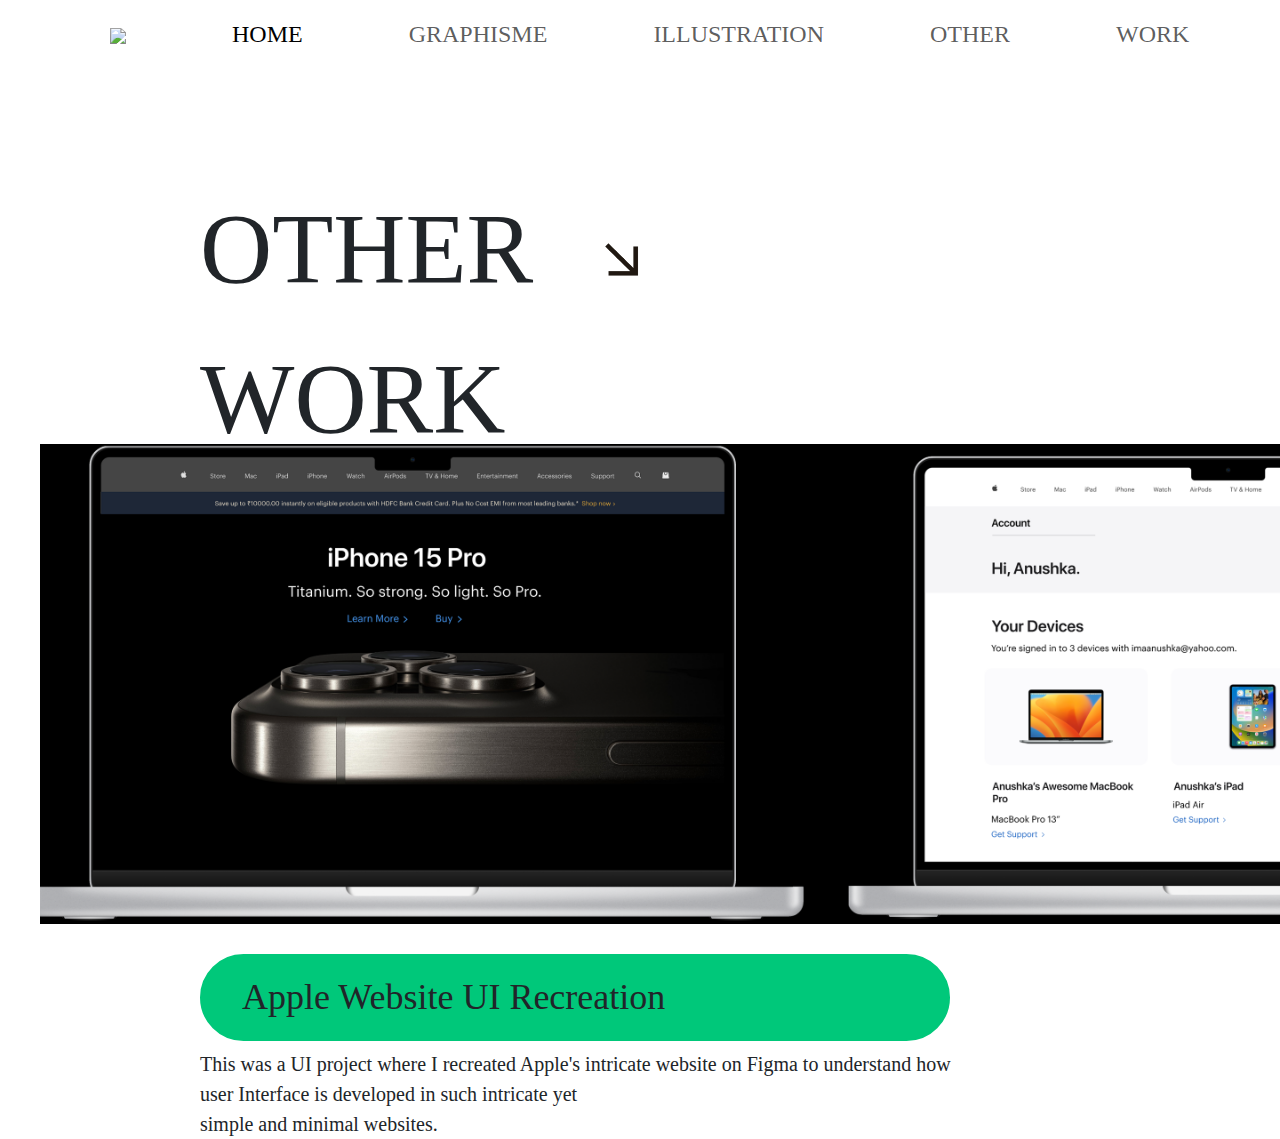
==== miscwork.html @ d4ec29ed "miscwork" ====
<!DOCTYPE html>
<html lang="en">
<head>
    <meta charset="UTF-8">
    <meta name="viewport" content="width=device-width, initial-scale=1.0">
    <title>Anushka Agrawal's Portfolio</title>
    <link rel="stylesheet" href="style.css">
    <link href="https://cdn.jsdelivr.net/npm/bootstrap@5.3.1/dist/css/bootstrap.min.css" rel="stylesheet">
    <script src="https://cdn.jsdelivr.net/npm/bootstrap@5.3.1/dist/js/bootstrap.bundle.min.js"></script>
</head>

<body>
    <header>
        <nav class="navbar navbar-expand-sm navbar">
            <div class="container-fluid">
              <ul class="navbar-nav">
                <li class="nav-item">
                    <a class="nav-link" href="#"><img src="images/logo.png"> </a>
                </li>
                <li class="nav-item">
                    <a class="nav-link active" href="index.html">HOME</a>
                </li>
               <li class="nav-item">
                    <a class="nav-link" href="#GRAPHISME">GRAPHISME</a>
                </li>
                <li class="nav-item">
                    <a class="nav-link" href="#ILLUSTRATION">ILLUSTRATION</a>
                </li>
                <li class="nav-item">
                    <a class="nav-link" href="miscwork.html">OTHER</a>
                </li>
                <li class="nav-item">
                    <a class="nav-link" href="#WORK">WORK</a>
                </li>
                <li class="nav-item">
                    <a class="nav-link" href="#ME">ABOUT ME</a>
                </li>
                <li class="nav-item">
                    <a class="nav-link" href="#CONNECT">CONNECT</a>
                </li>
              </ul>
            </div>
          </nav>
    </header>

    <section class="newtitle">
        <div class="newtitle">
            <div class="row">
                <div class="col-sm-5">OTHER WORK</div>
                <div class="col-sm-6" id="otherarrow2"><img src="images/arrowdown.png" width="40"></div>
            </div>
        </div>

            <img src="images/appleui.png" height="480px">
            <h1 class="projhead" id="apple">Apple Website UI Recreation</h1>

            <p class="body">This was a UI project where I recreated Apple's intricate website on Figma to understand how <br> user Interface is developed in such intricate yet<br> simple and minimal websites.</p>
        </div>
    </section>

</body>


</html>
---- style.css ----
.nav-item{
    margin-left: 90px;
    margin-top: 16x;
    margin-bottom: -10px;
    font-family:  'DIN Condensed';
    font-size: 24px;
    text-align: center;
}

.name h1{
    font-family: 'DIN Condensed';
    font-size: 180px;
    margin-top: 60px;
    margin-left: 100px;
}

.name img{
    margin-left: 200px;
    margin-top: -190px;
}

.projhead{
    margin-left: 100px;
    margin-top: 30px;
    font-family: 'Helvetica Neue Bold';
    padding:20px 40px 20px 40px;
    font-size: 36px;
    border-radius: 150px;
    border: 2px solid #FFEE09; /* Border color and width */
    width:650px;
    background-color: #FFEE09;
}

.seemore{
    margin-left: 130px;
    font-family: 'Helvetica Neue Medium';
    font-size: 30px;
    margin-top: 10px;
}

.seemoreimg{
    margin-top: 55px;
    margin-left: -110px;
}

.newtitle{
    margin-top: 80px;
    font-family: 'DIN Condensed';
    margin-left: 100px;
    font-size: 100px;
    margin-bottom: -30px;
}

.newtitle img{
    margin-top: 60;
    margin-left: -60px;
}


#illustrationarrow{
    margin-left: 100px;
}

#gothic{
    width:590px;
    border-color: #ffad2a;
    background-color: #ffad2a;
}

#arroworange{
    margin-left: -150px;
}

#otherarrow{
    margin-left: -170px;
}

#workarrow{
    margin-left: 20px;
}

#apple{
    width:750px;
    border-color: #00c87a;
    background-color: #00c87a;
}

#brewery{
    border-color: #fb83b3;
    background-color: #fb83b3;
}

#arrowgreen{
    margin-left: 10px;
}

#DESCR img{
    margin-left:-140px;
    margin-top: 20px;
}

#AGRAWAL{
    font-family: 'DIN Condensed';
    font-size: 100px;
    margin-top: -55px;
    margin-left: 100px;
}

#GRAPHIC{
    font-size: 100px;
    margin-top: -300px;
}

#DESIGNER{
    font-size: 140px;
    margin-top: -30px;
}

#ONELINE{
    margin-left: 100px;
    font-family: 'Helvetica Neue Bold';
    font-size: 35px;
}

#LINE img{
    margin-top: 30px;
    margin-left:-60px;
}

#ME{
    text-align: right;
    font-family: 'Helvetica Neue';
    margin-top: -200px;
    font-size: 18px;
    margin-right: 40px;
}

#worktitle{
    font-family: 'DIN Condensed';
    background-color: #116DFE;
    margin-top: 160px;
    padding-bottom: 20px;
    padding-top: 40px;
    font-size: 100px;
}

#metitle{
    font-family: 'DIN Condensed';
    background-color: #dd3333;
    margin-top: 160px;
    padding-bottom: 20px;
    padding-top: 40px;
    font-size: 100px;
    color: rgb(0, 0, 0);
}

.me{
    background-color: #dd3333;
    padding-bottom: 50px;
}

#profile2img{
    margin-left: 200px;
}

#MEBODY{
    margin-right: 200px;
    margin-left: 50px;
    font-size: 24px;
    font-family: 'Helvetica Neue Light';
}

#HELLO{
    font-family: 'DIN Condensed';
    font-size: 48px;
    margin-left: 50px;
    color:black;
}

#connecttitle{
    font-family: 'DIN Condensed';
    background-color: #1c1c1c;
    margin-top: 160px;
    padding-bottom: -30px;
    padding-top: 40px;
    font-size: 100px;
    margin-left: -100px;
    color: rgb(243, 238, 232);
}

.CONNECT{
    background-color: #1c1c1c;
    color: rgb(243, 238, 232);
    padding-bottom: 100px;
}

#letstalk{
    text-align: center;
    font-family: 'Helvetica Neue Bold';
    font-size: 80px;
    margin-top: -10px;
    margin-bottom: 50px;
}

.social h4{
    font-family: 'Helvetica Neue Light';
    font-size: 18px;
    color: rgb(243, 238, 232);
}

.social img{
    width:60px;
    margin-bottom: 20px;
}

#instagram h4{
    margin-left: 200px;
}

#instagram img{
    margin-left: 250px;
}


#behance{
    margin-left: 150px;
}

#phone{
    margin-left: 20px;
}

#email{
    margin-left:-80px;
}

#phone img{
    margin-left: 30px;
}

#email img{
    margin-left: 60px;
}

.body{
    font-family: 'Helvetica Neue Light';
    font-size: 20px;
    margin-left: 100px;
}
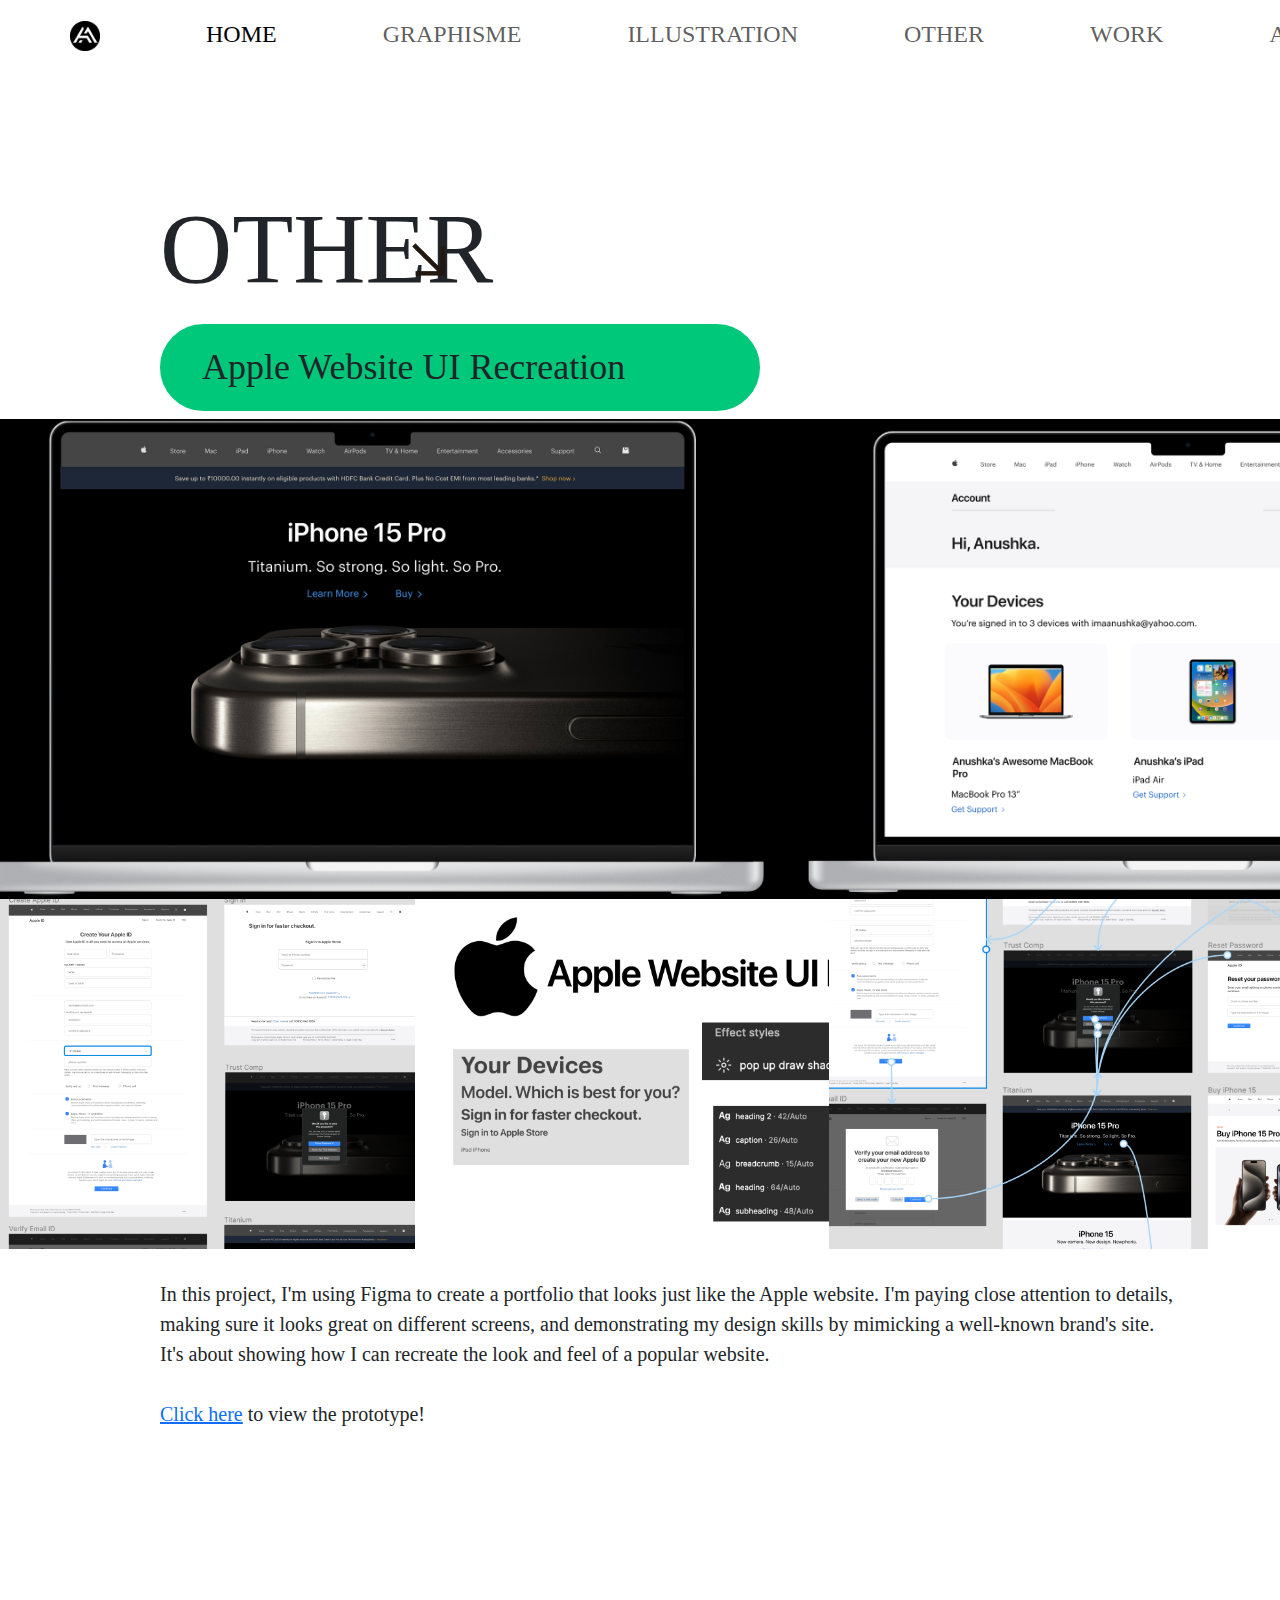
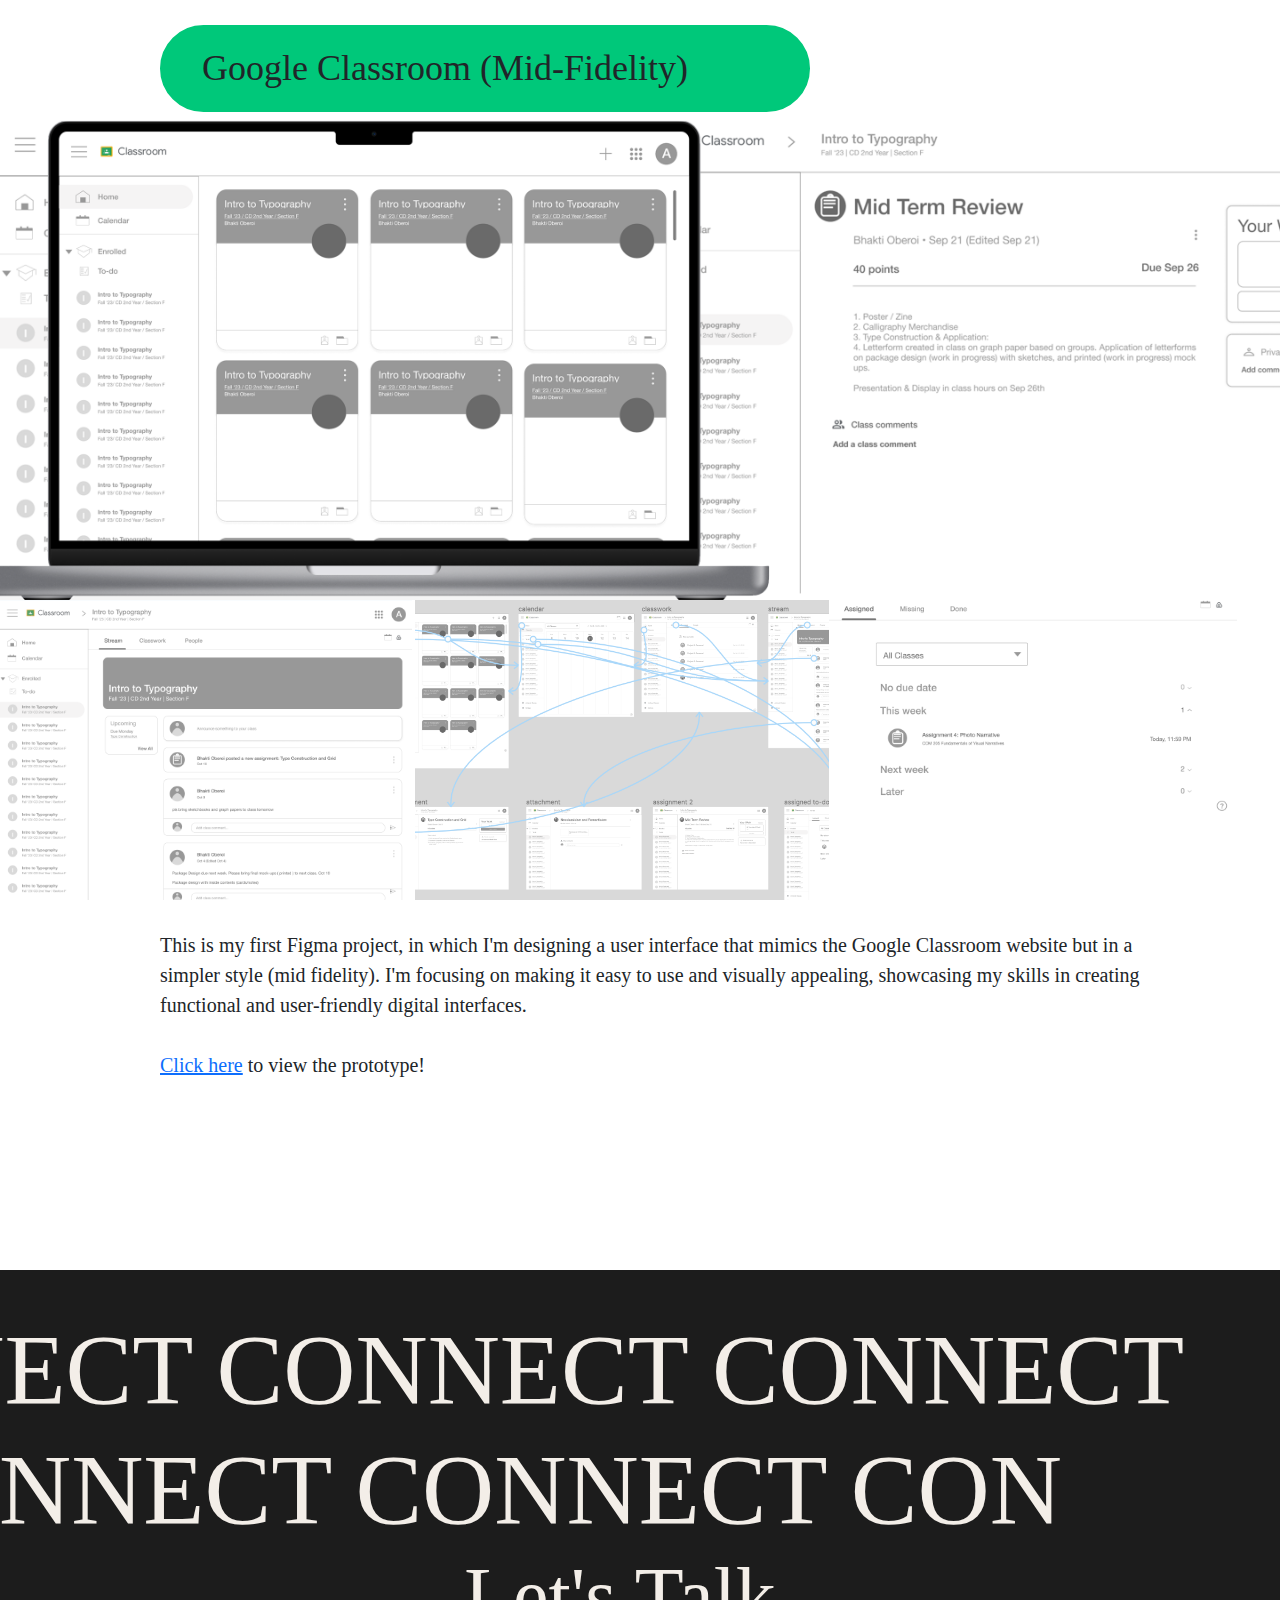
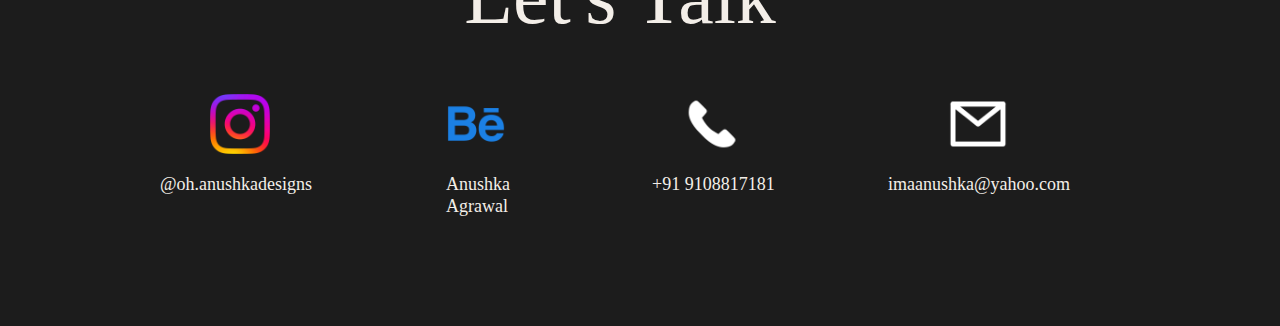
==== commit c09c04fd: "finalsubmit" ====
--- a/miscwork.html
+++ b/miscwork.html
@@ -5,17 +5,18 @@
     <meta name="viewport" content="width=device-width, initial-scale=1.0">
     <title>Anushka Agrawal's Portfolio</title>
     <link rel="stylesheet" href="style.css">
+    <link rel="icon" type="image/x-icon" href="/images/logo.png">
     <link href="https://cdn.jsdelivr.net/npm/bootstrap@5.3.1/dist/css/bootstrap.min.css" rel="stylesheet">
     <script src="https://cdn.jsdelivr.net/npm/bootstrap@5.3.1/dist/js/bootstrap.bundle.min.js"></script>
 </head>
 
-<body>
+<body class="bodysec">
     <header>
         <nav class="navbar navbar-expand-sm navbar">
             <div class="container-fluid">
               <ul class="navbar-nav">
                 <li class="nav-item">
-                    <a class="nav-link" href="#"><img src="images/logo.png"> </a>
+                    <a class="nav-link" href="#"><img src="images/logo.png" height="30"> </a>
                 </li>
                 <li class="nav-item">
                     <a class="nav-link active" href="index.html">HOME</a>
@@ -46,18 +47,73 @@
     <section class="newtitle">
         <div class="newtitle">
             <div class="row">
-                <div class="col-sm-5">OTHER WORK</div>
-                <div class="col-sm-6" id="otherarrow2"><img src="images/arrowdown.png" width="40"></div>
+                <div class="col-sm-5">OTHER</div>
+                <div class="col-sm-6" id="otherarrow"><img src="images/arrowdown.png" width="40"></div>
             </div>
         </div>
+            
+            <h1 class="projhead" id="applemisc">Apple Website UI Recreation</h1>
+            <img src="images/appleui.png" height="480px">
 
-            <img src="images/appleui.png" height="480px">
-            <h1 class="projhead" id="apple">Apple Website UI Recreation</h1>
+            <div class="row">
+                <div class="col-sm-4"><img src="images/figmass1.png" height="350px"></div>
+                <div class="col-sm-4"><img src="images/Apple UI Kit.jpeg" height="350px"></div>
+                <div class="col-sm-3"><img src="images/figmass2.png" height="350px"></div>
+            </div>
 
-            <p class="body">This was a UI project where I recreated Apple's intricate website on Figma to understand how <br> user Interface is developed in such intricate yet<br> simple and minimal websites.</p>
-        </div>
+            <p class="bodytext"><br>In this project, I'm using Figma to create a portfolio that looks just like the Apple website. I'm paying close attention to details, making sure it looks great on different screens, and demonstrating my design skills by mimicking a well-known brand's site. It's about showing how I can recreate the look and feel of a popular website.
+            <br><br><a href="https://www.figma.com/proto/2nvsxF6JMyJptpGFUN4rHx/Apple-Store-Login?page-id=0%3A1&type=design&node-id=125-174&viewport=-280%2C1324%2C0.73&t=XcS7Qp0RkykvekmM-1&scaling=scale-down&starting-point-node-id=1%3A4&mode=design">Click here</a> to view the prototype!</p>
+        
+            <br>
+            <h1 class="projhead" id="gcmisc">Google Classroom (Mid-Fidelity)</h1>
+            <img src="images/gclarge.png" height="480px">
+
+            <div class="row">
+                
+                <div class="col-sm-4"><img src="images/gcss1.png" height="300px"></div>
+                <div class="col-sm-4"><img src="images/gcss2.png" height="300px"></div>
+                <div class="col-sm-3"><img src="images/gcss3.png" height="300px"></div>
+            </div>
+
+            <p class="bodytext"><br>This is my first Figma project, in which I'm designing a user interface that mimics the Google Classroom website but in a simpler style (mid fidelity). I'm focusing on making it easy to use and visually appealing, showcasing my skills in creating functional and user-friendly digital interfaces.
+            <br><br><a href="https://www.figma.com/proto/9eeNdseXp38qyBDWx5NQom/google-classroom?page-id=0%3A1&type=design&node-id=2-2&viewport=-1113%2C-775%2C0.45&t=uRaI0LlinjxosJHw-1&scaling=scale-down&starting-point-node-id=2%3A2&mode=design">Click here</a> to view the prototype!<br><br><Br></p>
     </section>
-
+    
+    <section class="CONNECT">
+        <h1 id="connecttitle">NNECT CONNECT CONNECT CONNECT CONNECT CON</h1>
+        <h3 id="letstalk">Let's Talk</h3>
+    
+        <div class="row">
+            <div class="col-sm-3">
+                <div class="social" id="instagram">
+                <img src="images/instagram.png">
+                <h4>@oh.anushkadesigns</h4>
+                </div>
+            </div>
+    
+            <div class="col-sm-3">
+                <div class="social" id="behance">
+                <img src="images/behance.png">
+                <h4>Anushka<br>Agrawal</h4>
+                </div>
+            </div>
+    
+            <div class="col-sm-3">
+                <div class="social" id="phone">
+                <img src="images/phone.png">
+                <h4>+91 9108817181</h4>
+                </div>
+            </div>
+    
+            <div class="col-sm-3">
+                <div class="social" id="email">
+                <img src="images/email.png">
+                <h4>imaanushka@yahoo.com</h4>
+                </div>
+            </div>
+          </div>
+        
+    </section>
 </body>
 
 
--- a/style.css
+++ b/style.css
@@ -242,8 +242,25 @@
     margin-left: 60px;
 }
 
-.body{
+.bodytext{
     font-family: 'Helvetica Neue Light';
     font-size: 20px;
     margin-left: 100px;
+    margin-right:100px;
+}
+
+.bodysec{
+    margin-left:-40px;
+}
+
+#applemisc{
+    width:600px;
+    border-color: #00c87a;
+    background-color: #00c87a;
+}
+
+#gcmisc{
+    width:650px;
+    border-color: #00c87a;
+    background-color: #00c87a;
 }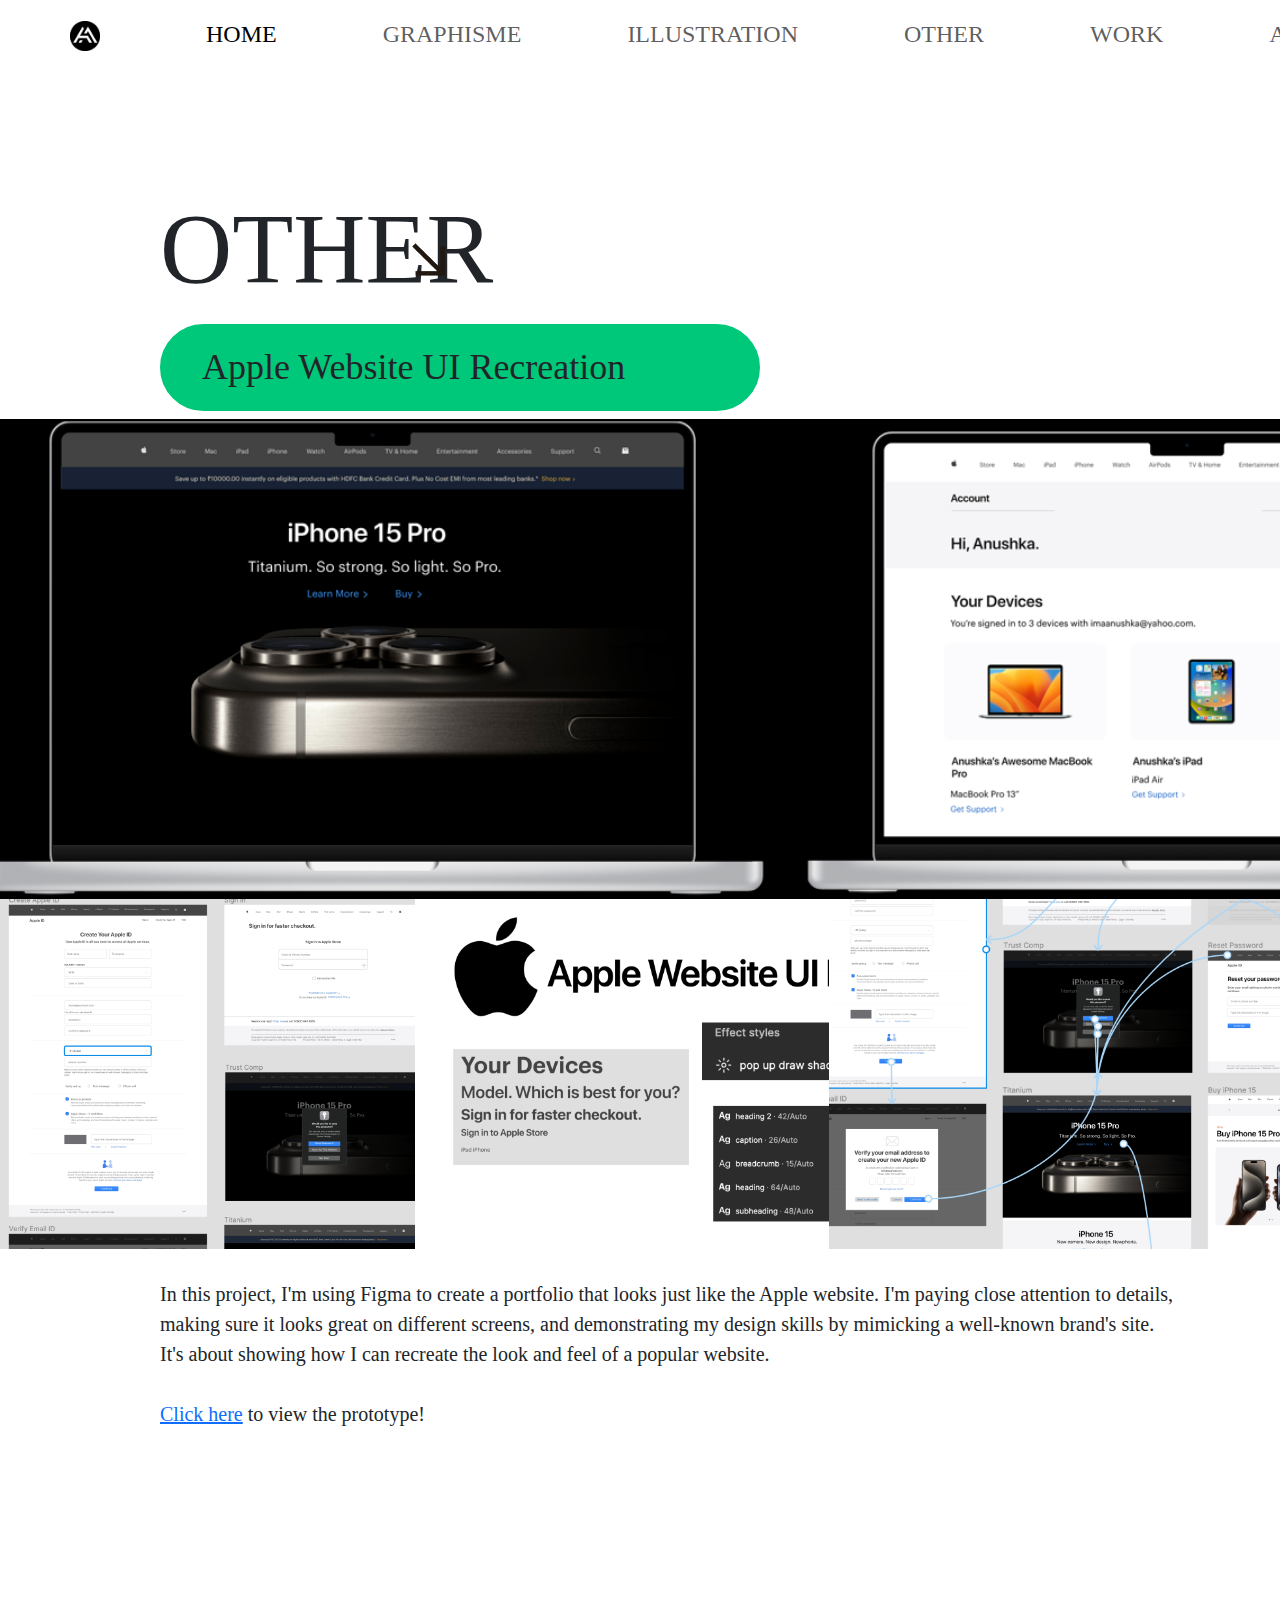
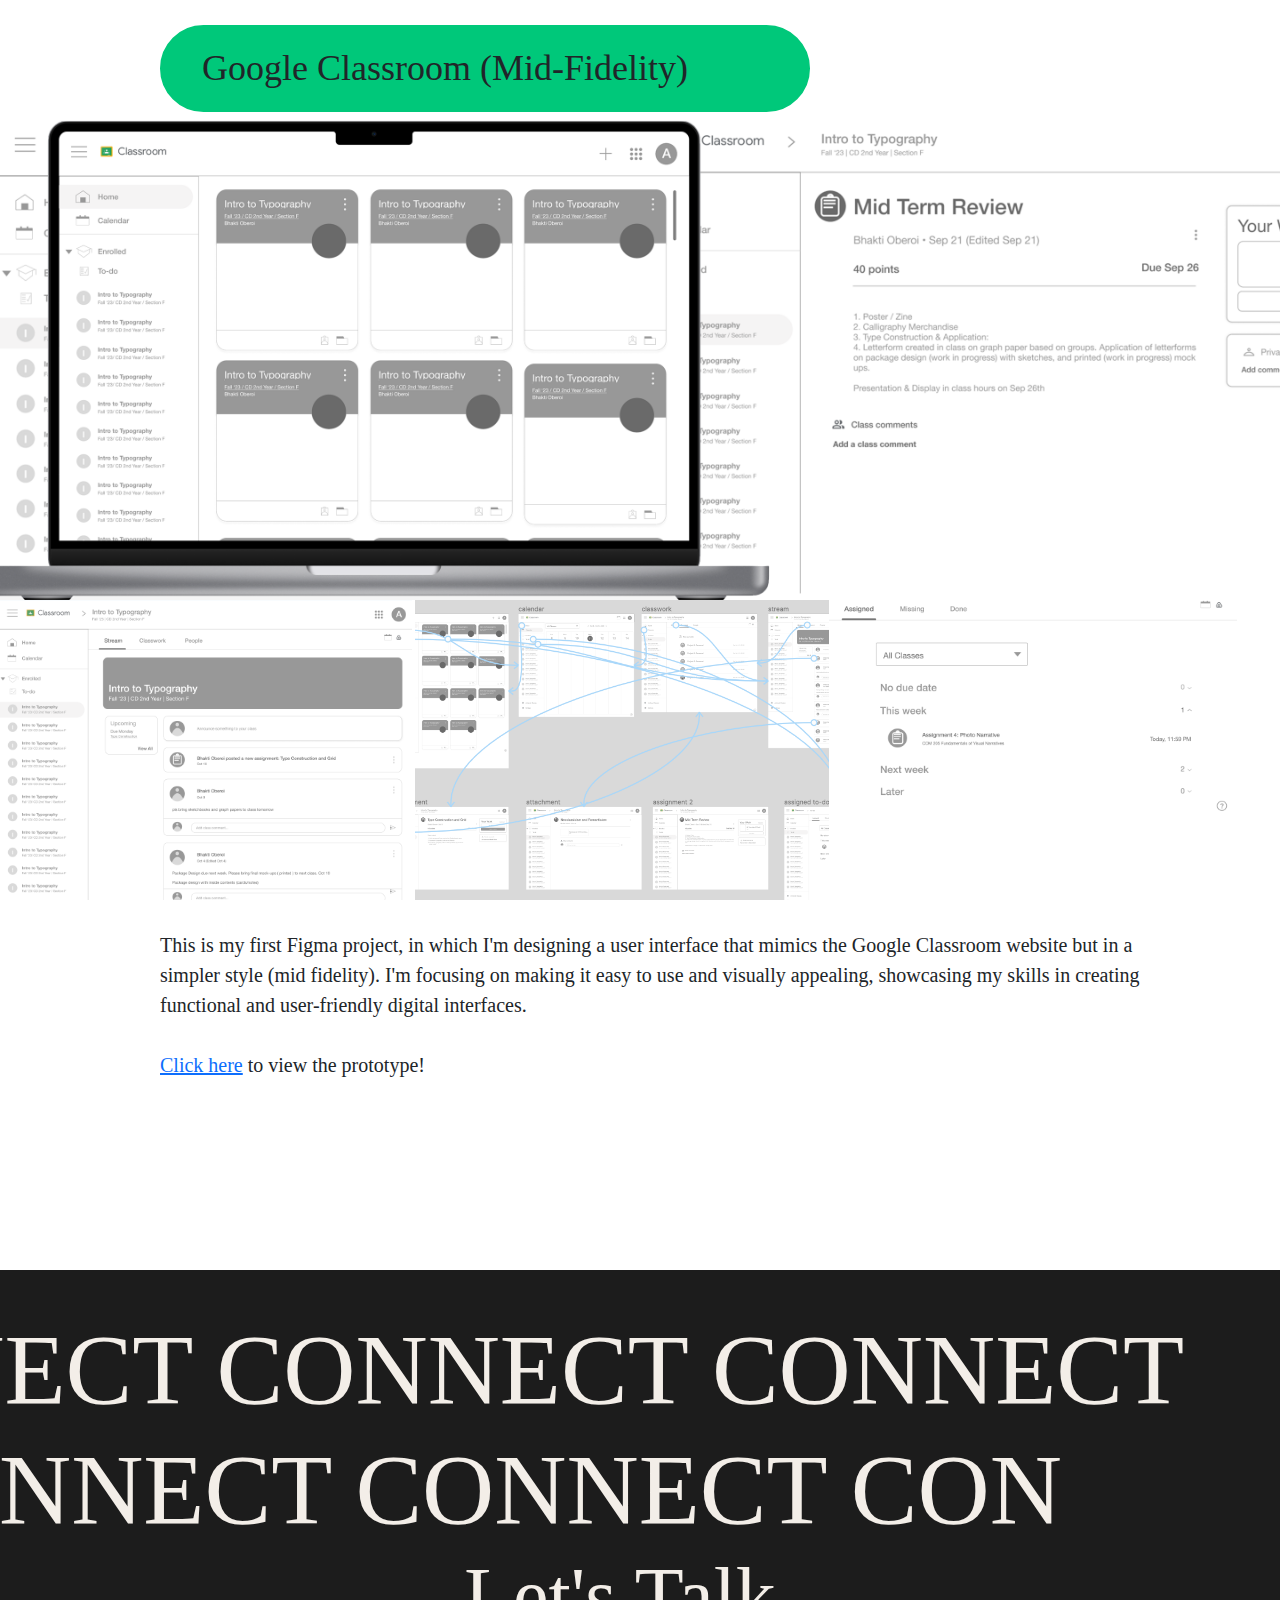
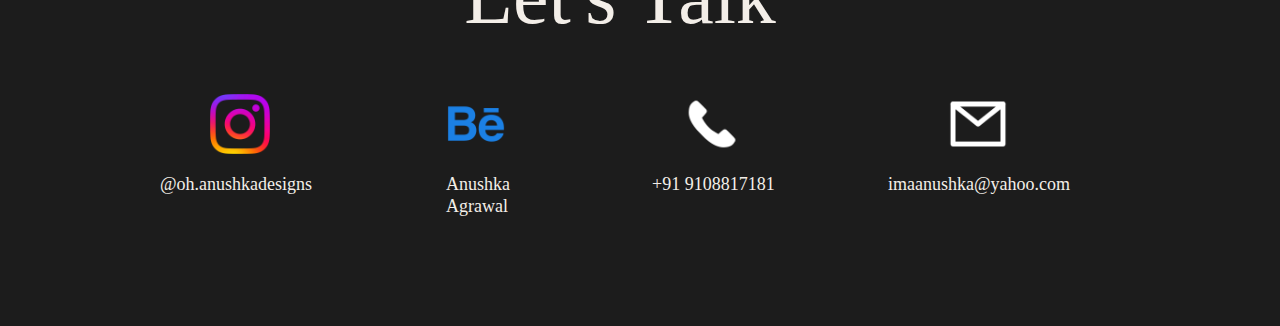
==== commit 14370dab: "FINAL" ====
--- a/miscwork.html
+++ b/miscwork.html
@@ -34,7 +34,7 @@
                     <a class="nav-link" href="#WORK">WORK</a>
                 </li>
                 <li class="nav-item">
-                    <a class="nav-link" href="#ME">ABOUT ME</a>
+                    <a class="nav-link" href="#MESEC">ABOUT ME</a>
                 </li>
                 <li class="nav-item">
                     <a class="nav-link" href="#CONNECT">CONNECT</a>
@@ -79,7 +79,7 @@
             <br><br><a href="https://www.figma.com/proto/9eeNdseXp38qyBDWx5NQom/google-classroom?page-id=0%3A1&type=design&node-id=2-2&viewport=-1113%2C-775%2C0.45&t=uRaI0LlinjxosJHw-1&scaling=scale-down&starting-point-node-id=2%3A2&mode=design">Click here</a> to view the prototype!<br><br><Br></p>
     </section>
     
-    <section class="CONNECT">
+    <section class="CONNECT" ID="CONNECT">
         <h1 id="connecttitle">NNECT CONNECT CONNECT CONNECT CONNECT CON</h1>
         <h3 id="letstalk">Let's Talk</h3>
     
